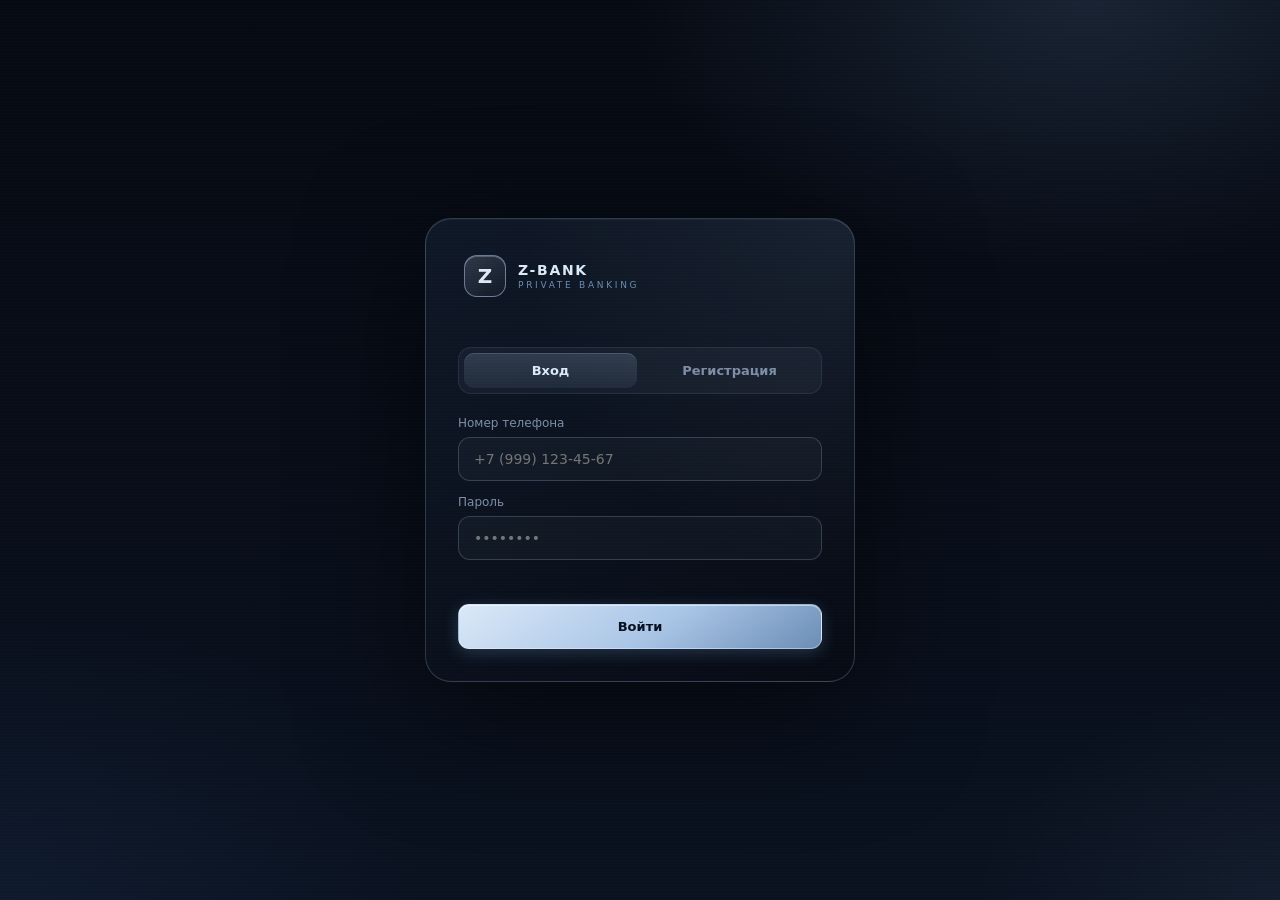
==== z-bank/index.html @ 4c5bb790 "Add files via upload" ====
<!DOCTYPE html>
<html lang="ru">
<head>
  <meta charset="UTF-8">
  <meta name="viewport" content="width=device-width, initial-scale=1.0">
  <title>Z-Bank — Private Banking</title>
  <link rel="stylesheet" href="style.css">
</head>
<body>
  <div class="noise"></div>

  <!-- ================= AUTH ================= -->
  <div class="auth" id="authScreen">
    <div class="auth-card">
      <div class="brand">
        <span class="brand-mark">Z</span>
        <div>
          <strong>Z-BANK</strong>
          <small>PRIVATE BANKING</small>
        </div>
      </div>

      <div class="auth-tabs">
        <button class="auth-tab active" data-auth="login">Вход</button>
        <button class="auth-tab" data-auth="register">Регистрация</button>
      </div>

      <form id="loginForm" class="auth-form active" novalidate>
        <label>Номер телефона
          <input type="tel" id="loginPhone" placeholder="+7 (999) 123-45-67" autocomplete="tel">
        </label>
        <label>Пароль
          <input type="password" id="loginPassword" placeholder="••••••••" autocomplete="current-password">
        </label>
        <p class="form-error" id="loginError"></p>
        <button type="submit" class="primary-btn full">Войти</button>
      </form>

      <form id="registerForm" class="auth-form" novalidate>
        <label>Имя
          <input type="text" id="regFirstName" placeholder="Иван" autocomplete="given-name">
        </label>
        <label>Фамилия
          <input type="text" id="regLastName" placeholder="Иванов" autocomplete="family-name">
        </label>
        <label>Номер телефона
          <input type="tel" id="regPhone" placeholder="+7 (999) 123-45-67" autocomplete="tel">
        </label>
        <label>Пароль
          <input type="password" id="regPassword" placeholder="Минимум 8 символов" autocomplete="new-password">
        </label>
        <p class="hint">Только кириллица, первая буква заглавная. Пароль: 8+ символов, буквы и цифры.</p>
        <p class="form-error" id="registerError"></p>
        <button type="submit" class="primary-btn full">Создать аккаунт</button>
      </form>
    </div>
  </div>

  <!-- ================= APP ================= -->
  <div class="app" id="appScreen" hidden>
    <aside class="sidebar" id="sidebar">
      <div>
        <a class="brand" href="#" data-page-target="dashboard">
          <span class="brand-mark">Z</span>
          <div>
            <strong>Z-BANK</strong>
            <small>PRIVATE</small>
          </div>
        </a>

        <nav class="nav">
          <button class="nav-item active" data-page="dashboard" data-title="Обзор"><span class="nav-icon">◈</span> Обзор</button>
          <button class="nav-item" data-page="cards" data-title="Мои карты"><span class="nav-icon">▭</span> Мои карты</button>
          <button class="nav-item" data-page="payments" data-title="Платежи"><span class="nav-icon">↗</span> Платежи</button>
          <button class="nav-item" data-page="deposits" data-title="Вклады"><span class="nav-icon">◉</span> Вклады</button>
          <button class="nav-item" data-page="crypto" data-title="Криптовалюта"><span class="nav-icon">₿</span> Криптовалюта</button>
          <button class="nav-item" data-page="tasks" data-title="Задания"><span class="nav-icon">★</span> Задания</button>
          <button class="nav-item" data-page="analytics" data-title="Аналитика"><span class="nav-icon">▥</span> Аналитика</button>
          <button class="nav-item" data-page="settings" data-title="Настройки"><span class="nav-icon">⚙</span> Настройки</button>
        </nav>
      </div>
      <div class="sidebar-bottom">
        <div class="user-mini">
          <div class="avatar" id="userAvatar">--</div>
          <div>
            <strong id="userName">—</strong>
            <small>Private client</small>
          </div>
        </div>
      </div>
    </aside>

    <main class="main">
      <header class="topbar">
        <button class="icon-btn mobile-menu" id="menuBtn" aria-label="Меню">☰</button>
        <div>
          <p class="eyebrow">Z-BANK PRIVATE</p>
          <h1 id="pageTitle">Обзор</h1>
        </div>
        <div class="topbar-actions">
          <div class="avatar" id="userAvatarTop">--</div>
        </div>
      </header>

      <!-- DASHBOARD -->
      <section class="page active" id="page-dashboard">
        <div class="hero-grid">
          <div class="balance-card">
            <div class="balance-head">
              <span>Общий баланс</span>
              <button class="ghost-btn" id="toggleBalance">Скрыть</button>
            </div>
            <div class="balance" id="balanceValue">0,00 ₽</div>
            <div class="balance-meta">
              <span class="trend up" id="balanceTrend">+0%</span>
              <span>за всё время</span>
            </div>
            <div class="card-visual">
              <div class="card-top"><span>Z-BANK</span><span>PRIVATE</span></div>
              <div class="card-chip"></div>
              <div class="card-bottom"><span>•••• ——</span><span id="cardHolder">—</span></div>
            </div>
          </div>
          <div class="quick-panel">
            <p class="panel-label">Быстрые действия</p>
            <button class="quick-action" data-action="transfer"><span class="quick-icon">↗</span><span><strong>Перевод</strong><small>По номеру или карте</small></span></button>
            <button class="quick-action" data-action="utilities"><span class="quick-icon">⌂</span><span><strong>ЖКХ</strong><small>Коммунальные услуги</small></span></button>
            <button class="quick-action" data-action="taxes"><span class="quick-icon">§</span><span><strong>Налоги</strong><small>Штрафы и сборы</small></span></button>
          </div>
        </div>

        <div class="section-head"><h2>Быстрый прогресс</h2><button class="link-btn" data-page-target="tasks">Все задания</button></div>
        <div class="progress-card" id="progressCard"></div>

        <div class="section-head"><h2>Последние операции</h2></div>
        <div class="transactions" id="recentTransactions"></div>
      </section>

      <!-- CARDS -->
      <section class="page" id="page-cards">
        <div class="section-head">
          <h2>Управление картами</h2>
          <button class="primary-btn" id="issueCardBtn">Выпустить карту</button>
        </div>
        <div class="pending-cards" id="pendingCards"></div>
        <div class="manage-grid" id="cardsGrid"></div>
      </section>

      <!-- PAYMENTS -->
      <section class="page" id="page-payments">
        <div class="section-head"><h2>Платежи и переводы</h2></div>
        <div class="payment-grid">
          <button class="payment-tile" data-action="transfer"><span>↗</span><strong>Перевод</strong><small>По номеру телефона</small></button>
          <button class="payment-tile" data-action="utilities"><span>⌂</span><strong>ЖКХ</strong><small>Коммунальные услуги</small></button>
          <button class="payment-tile" data-action="mobile"><span>☎</span><strong>Связь</strong><small>Мобильная связь</small></button>
          <button class="payment-tile" data-action="taxes"><span>§</span><strong>Налоги</strong><small>Штрафы и сборы</small></button>
          <button class="payment-tile" data-action="internet"><span>◍</span><strong>Интернет</strong><small>Провайдер</small></button>
        </div>
      </section>

      <!-- DEPOSITS -->
      <section class="page" id="page-deposits">
        <div class="section-head"><h2>Вклады</h2><button class="primary-btn" id="openDepositBtn">Открыть вклад</button></div>
        <div class="deposits-grid" id="depositsGrid"></div>
      </section>

      <!-- CRYPTO -->
      <section class="page" id="page-crypto">
        <div class="section-head"><h2>Криптовалюта</h2><span class="pill" id="cryptoPortfolio">Портфель: 0 ₽</span></div>
        <div class="crypto-grid" id="cryptoGrid"></div>
      </section>

      <!-- TASKS -->
      <section class="page" id="page-tasks">
        <div class="section-head"><h2>Задания за бонусы</h2><span class="pill" id="tasksCounter">0 / 0</span></div>
        <p class="lead-small">Выполняйте задания и получайте по 50 ₽ на счёт. Начисления автоматические.</p>
        <div class="tasks-list" id="tasksList"></div>
      </section>

      <!-- ANALYTICS -->
      <section class="page" id="page-analytics">
        <div class="section-head"><h2>Аналитика расходов</h2></div>
        <div class="analytics-card">
          <div class="analytics-head">
            <div>
              <p class="panel-label" id="analyticsMonth">—</p>
              <h3 id="analyticsTotal">Расходы: 0 ₽</h3>
            </div>
            <span class="pill" id="analyticsCount">0 операций</span>
          </div>
          <div class="bars" id="analyticsBars"></div>
          <p class="analytics-empty" id="analyticsEmpty" hidden>Пока нет расходов за этот месяц</p>
        </div>
      </section>

      <!-- SETTINGS -->
      <section class="page" id="page-settings">
        <div class="section-head"><h2>Настройки</h2><button class="ghost-btn" id="logoutBtn">Выйти</button></div>
        <div class="settings-card">
          <label class="setting-row"><span><strong>Скрывать баланс</strong><small>Повышенная приватность</small></span><input type="checkbox" class="switch" id="setHideBalance"></label>
          <label class="setting-row"><span><strong>Уведомления</strong><small>Всплывающие сообщения</small></span><input type="checkbox" class="switch" id="setNotifications" checked></label>
          <label class="setting-row"><span><strong>Сбросить все данные</strong><small>Удалить аккаунт и историю</small></span><button class="ghost-btn danger" id="resetBtn">Сбросить</button></label>
        </div>
      </section>
    </main>
  </div>

  <!-- MODAL -->
  <div class="modal" id="modal">
    <div class="modal-box">
      <button class="modal-close" data-close>×</button>
      <p class="eyebrow" id="modalEyebrow"></p>
      <h2 id="modalTitle"></h2>
      <div id="modalBody"></div>
    </div>
  </div>

  <div class="toast" id="toast"></div>

  <script src="script.js"></script>
</body>
</html>
---- z-bank/style.css ----
:root {
  --bg: #060a12;
  --panel: #0c1320;
  --line: rgba(180, 205, 230, 0.10);
  --line-strong: rgba(180, 205, 230, 0.22);
  --text: #e6eef8;
  --muted: #7d8ea6;

  /* Cold luxury palette */
  --ice: #a9c5e6;          /* платиново-голубой */
  --ice-2: #dbe9f8;        /* ледяной белый */
  --ice-3: #6b8db5;        /* глубокий ice */
  --steel: #9fb3c8;        /* серебро */
  --champagne: #d8cba0;    /* тонкий тёплый акцент (очень сдержанно) */

  --green: #5edda2;
  --red: #ff7a8a;
}

* { box-sizing: border-box; }
html, body { margin: 0; padding: 0; }
body {
  font-family: Inter, ui-sans-serif, system-ui, -apple-system, "Segoe UI", sans-serif;
  color: var(--text);
  background:
    radial-gradient(ellipse 60% 50% at 85% 0%, rgba(120, 165, 220, 0.16), transparent 60%),
    radial-gradient(ellipse 55% 55% at 0% 100%, rgba(60, 100, 160, 0.10), transparent 60%),
    radial-gradient(ellipse 40% 40% at 100% 100%, rgba(168, 200, 240, 0.06), transparent 60%),
    linear-gradient(180deg, #060a12 0%, #080d18 50%, #0a1220 100%);
  background-attachment: fixed;
  min-height: 100vh;
}
button, input, select { font: inherit; }
button { cursor: pointer; }
input, select {
  width: 100%; padding: 13px 15px;
  border: 1px solid var(--line-strong); border-radius: 12px;
  color: var(--text); background: rgba(180, 205, 230, 0.04);
  outline: none; font-size: 14px;
  transition: border-color 0.2s, background 0.2s;
}
input:focus, select:focus {
  border-color: rgba(169, 197, 230, 0.7);
  background: rgba(180, 205, 230, 0.06);
  box-shadow: 0 0 0 3px rgba(169, 197, 230, 0.08);
}
select { cursor: pointer; }
option { background: #0c1320; color: var(--text); }
[hidden] { display: none !important; }

.noise {
  position: fixed; inset: 0; pointer-events: none;
  opacity: 0.025; z-index: 100;
  background-image: repeating-linear-gradient(0deg, rgba(200, 220, 240, 0.6) 0, rgba(200, 220, 240, 0.6) 1px, transparent 1px, transparent 3px);
}

/* AUTH */
.auth { min-height: 100vh; display: grid; place-items: center; padding: 20px; }
.auth-card {
  width: min(430px, 100%); padding: 32px;
  border: 1px solid var(--line-strong); border-radius: 26px;
  background:
    radial-gradient(ellipse at 100% 0%, rgba(169, 197, 230, 0.08), transparent 55%),
    linear-gradient(145deg, #0f1827, #070b14);
  box-shadow:
    0 30px 120px rgba(0, 0, 0, 0.6),
    inset 0 1px 0 rgba(220, 235, 250, 0.06);
}
.auth-tabs {
  display: grid; grid-template-columns: 1fr 1fr; gap: 6px;
  margin: 26px 0 22px; padding: 5px;
  background: rgba(180, 205, 230, 0.05); border-radius: 13px;
  border: 1px solid var(--line);
}
.auth-tab { padding: 10px; border: 0; border-radius: 10px; background: transparent; color: var(--muted); font-weight: 600; font-size: 13px; transition: 0.2s; }
.auth-tab.active {
  color: var(--ice-2);
  background: linear-gradient(180deg, rgba(169, 197, 230, 0.18), rgba(169, 197, 230, 0.08));
  box-shadow: inset 0 1px 0 rgba(220, 235, 250, 0.15);
}
.auth-form { display: none; flex-direction: column; gap: 14px; }
.auth-form.active { display: flex; }
.auth-form label { display: grid; gap: 7px; font-size: 12px; color: var(--muted); }
.form-error { color: var(--red); font-size: 12px; margin: 0; min-height: 16px; }
.hint { color: var(--muted); font-size: 11px; margin: -4px 0 4px; line-height: 1.4; }

/* APP LAYOUT */
.app { display: grid; grid-template-columns: 260px 1fr; min-height: 100vh; }
.sidebar {
  position: sticky; top: 0; height: 100vh;
  padding: 24px 18px; display: flex; flex-direction: column; justify-content: space-between;
  border-right: 1px solid var(--line);
  background: linear-gradient(180deg, rgba(10, 16, 26, 0.85), rgba(6, 10, 18, 0.92));
  backdrop-filter: blur(24px); z-index: 40;
}
.brand { display: flex; align-items: center; gap: 12px; color: var(--text); text-decoration: none; padding: 4px 6px 24px; }
.brand-mark {
  width: 42px; height: 42px; display: grid; place-items: center;
  border: 1px solid rgba(169, 197, 230, 0.55); border-radius: 13px;
  color: var(--ice-2); font-weight: 800; font-size: 20px;
  background:
    linear-gradient(145deg, rgba(220, 235, 250, 0.16), rgba(169, 197, 230, 0.02));
  box-shadow: inset 0 1px 0 rgba(220, 235, 250, 0.25);
}
.brand strong { display: block; letter-spacing: 0.12em; font-size: 14px; color: var(--ice-2); }
.brand small { display: block; color: var(--ice-3); font-size: 9px; letter-spacing: 0.3em; margin-top: 2px; }
.nav { display: grid; gap: 4px; }
.nav-item {
  width: 100%; display: flex; align-items: center; gap: 11px;
  padding: 11px 13px; border: 1px solid transparent; border-radius: 12px;
  color: var(--muted); background: transparent; text-align: left; font-size: 13px;
  transition: 0.2s;
}
.nav-item:hover { color: var(--ice-2); background: rgba(169, 197, 230, 0.05); }
.nav-item.active {
  color: var(--ice-2);
  border-color: var(--line-strong);
  background: linear-gradient(90deg, rgba(169, 197, 230, 0.14), rgba(169, 197, 230, 0.02));
  box-shadow: inset 0 1px 0 rgba(220, 235, 250, 0.08);
}
.nav-icon { width: 20px; text-align: center; color: var(--ice); font-size: 14px; }
.user-mini {
  display: flex; align-items: center; gap: 10px;
  padding: 10px; border: 1px solid var(--line); border-radius: 14px;
  background: rgba(169, 197, 230, 0.03);
}
.user-mini strong { display: block; font-size: 13px; color: var(--ice-2); }
.user-mini small { color: var(--muted); font-size: 11px; }
.avatar {
  width: 36px; height: 36px; display: grid; place-items: center;
  border-radius: 50%; color: #0a1422;
  background: linear-gradient(145deg, var(--ice-2), var(--ice) 60%, var(--ice-3));
  font-weight: 800; font-size: 12px; flex: 0 0 auto;
  box-shadow: inset 0 1px 0 rgba(255, 255, 255, 0.35), 0 4px 14px rgba(120, 165, 220, 0.2);
}

.main { min-width: 0; padding: 26px 34px 48px; }
.topbar { display: flex; align-items: center; justify-content: space-between; gap: 20px; margin-bottom: 26px; }
.eyebrow {
  margin: 0 0 6px; color: var(--ice); font-size: 10px; letter-spacing: 0.3em; font-weight: 700;
}
.topbar h1 { margin: 0; font-size: clamp(24px, 3vw, 34px); font-weight: 600; letter-spacing: -0.03em; }
.topbar-actions { display: flex; align-items: center; gap: 10px; }
.icon-btn {
  width: 42px; height: 42px; display: grid; place-items: center;
  border: 1px solid var(--line-strong); border-radius: 12px;
  color: var(--text); background: rgba(169, 197, 230, 0.03); font-size: 16px;
}
.mobile-menu { display: none; }

.page { display: none; }
.page.active { display: block; animation: pageIn 0.3s ease both; }
@keyframes pageIn { from { opacity: 0; transform: translateY(8px); } to { opacity: 1; transform: translateY(0); } }

/* DASHBOARD */
.hero-grid { display: grid; grid-template-columns: minmax(0, 1.35fr) minmax(260px, 0.65fr); gap: 18px; margin-bottom: 24px; }
.balance-card {
  position: relative; overflow: hidden; min-height: 320px; padding: 26px;
  border: 1px solid var(--line-strong); border-radius: 26px;
  background:
    radial-gradient(ellipse 55% 70% at 90% 15%, rgba(169, 197, 230, 0.18), transparent 60%),
    radial-gradient(ellipse 40% 40% at 0% 100%, rgba(107, 141, 181, 0.10), transparent 60%),
    linear-gradient(135deg, #0f1a2b 0%, #080d18 55%, #101b2d 100%);
  box-shadow:
    0 24px 80px rgba(0, 0, 0, 0.45),
    inset 0 1px 0 rgba(220, 235, 250, 0.08);
}
.balance-card::after {
  content: ""; position: absolute;
  width: 320px; height: 320px; right: -120px; bottom: -180px;
  border-radius: 50%;
  border: 1px solid rgba(169, 197, 230, 0.15);
  box-shadow:
    0 0 120px rgba(169, 197, 230, 0.1) inset,
    0 0 80px rgba(169, 197, 230, 0.05);
}
.balance-head { display: flex; justify-content: space-between; align-items: center; color: var(--muted); font-size: 13px; }
.balance { margin-top: 16px; font-size: clamp(30px, 4.5vw, 50px); font-weight: 500; letter-spacing: -0.05em; color: var(--ice-2); }
.balance-meta { display: flex; align-items: center; gap: 9px; margin-top: 8px; color: var(--muted); font-size: 12px; }
.trend { display: inline-flex; padding: 4px 8px; border-radius: 7px; font-weight: 700; font-size: 11px; }
.trend.up { color: var(--green); background: rgba(94, 221, 162, 0.10); }
.trend.down { color: var(--red); background: rgba(255, 122, 138, 0.10); }

.card-visual {
  position: absolute; right: 28px; bottom: 28px;
  width: min(300px, 58%); aspect-ratio: 1.58; padding: 16px;
  display: flex; flex-direction: column; justify-content: space-between;
  border-radius: 18px; color: #0a1422;
  background:
    radial-gradient(circle at 20% 0%, rgba(255, 255, 255, 0.8), transparent 32%),
    radial-gradient(circle at 80% 100%, rgba(120, 165, 220, 0.4), transparent 45%),
    linear-gradient(135deg, #e8eef8 0%, #b8cde6 45%, #7d9cc0 100%);
  box-shadow:
    0 30px 60px rgba(0, 0, 0, 0.55),
    inset 0 1px 0 rgba(255, 255, 255, 0.6);
  transform: rotate(-4deg);
}
.card-top, .card-bottom { display: flex; justify-content: space-between; font-size: 10px; font-weight: 800; letter-spacing: 0.08em; }
.card-chip {
  width: 34px; height: 24px; border-radius: 6px;
  background: linear-gradient(135deg, rgba(255, 255, 255, 0.85), rgba(60, 100, 160, 0.35));
  box-shadow: inset 0 1px 0 rgba(255, 255, 255, 0.8);
}

.quick-panel {
  padding: 20px; border: 1px solid var(--line-strong); border-radius: 26px;
  background: rgba(169, 197, 230, 0.025);
}
.panel-label { margin: 0 0 12px; color: var(--muted); font-size: 11px; text-transform: uppercase; letter-spacing: 0.16em; }
.quick-action {
  width: 100%; display: flex; align-items: center; gap: 12px;
  padding: 14px; margin-bottom: 9px;
  border: 1px solid var(--line-strong); border-radius: 15px;
  color: var(--text); background: rgba(169, 197, 230, 0.02);
  text-align: left; transition: 0.2s;
}
.quick-action:hover {
  transform: translateY(-2px);
  border-color: rgba(169, 197, 230, 0.45);
  background: rgba(169, 197, 230, 0.06);
}
.quick-icon {
  width: 40px; height: 40px; display: grid; place-items: center; flex: 0 0 auto;
  border-radius: 12px; color: var(--ice-2);
  background: linear-gradient(145deg, rgba(169, 197, 230, 0.20), rgba(169, 197, 230, 0.05));
  font-size: 18px;
  box-shadow: inset 0 1px 0 rgba(220, 235, 250, 0.15);
}
.quick-action strong { display: block; font-size: 13px; }
.quick-action small { color: var(--muted); font-size: 11px; }

.section-head { display: flex; align-items: center; justify-content: space-between; gap: 16px; margin: 24px 0 12px; }
.section-head h2 { margin: 0; font-size: 17px; font-weight: 600; letter-spacing: -0.02em; }
.link-btn { border: 0; color: var(--ice); background: transparent; font-size: 12px; }
.pill {
  display: inline-flex; padding: 6px 12px; border-radius: 99px;
  background: rgba(169, 197, 230, 0.10); color: var(--ice-2);
  font-size: 12px; font-weight: 600;
  border: 1px solid var(--line-strong);
}
.lead-small { color: var(--muted); font-size: 13px; margin: 0 0 16px; }

.progress-card {
  display: flex; align-items: center; gap: 16px; padding: 18px;
  border: 1px solid var(--line-strong); border-radius: 20px;
  background: rgba(169, 197, 230, 0.025);
}
.progress-bar { flex: 1; height: 8px; border-radius: 99px; background: rgba(169, 197, 230, 0.08); overflow: hidden; }
.progress-bar i {
  display: block; height: 100%; border-radius: inherit;
  background: linear-gradient(90deg, var(--ice-3), var(--ice), var(--ice-2));
  transition: width 0.4s ease;
  box-shadow: 0 0 12px rgba(169, 197, 230, 0.4);
}
.progress-text { font-size: 13px; color: var(--muted); white-space: nowrap; }
.progress-text strong { color: var(--ice-2); }

.transactions {
  border: 1px solid var(--line-strong); border-radius: 20px; overflow: hidden;
  background: rgba(169, 197, 230, 0.02);
}
.transaction {
  display: grid; grid-template-columns: 40px minmax(140px, 1fr) auto auto;
  align-items: center; gap: 14px; padding: 14px 16px;
  border-bottom: 1px solid var(--line);
}
.transaction:last-child { border-bottom: 0; }
.transaction-icon {
  width: 38px; height: 38px; display: grid; place-items: center;
  border-radius: 11px; color: var(--muted);
  background: rgba(169, 197, 230, 0.06); font-size: 14px;
}
.transaction-icon.income { color: var(--green); background: rgba(94, 221, 162, 0.08); }
.transaction-info strong { display: block; font-size: 13px; }
.transaction-info span, .transaction-date { color: var(--muted); font-size: 11px; }
.transaction-amount { font-size: 13px; font-weight: 700; text-align: right; }
.transaction-amount.income { color: var(--green); }

/* CARDS PAGE */
.manage-grid { display: grid; grid-template-columns: repeat(auto-fill, minmax(280px, 1fr)); gap: 14px; }
.manage-card {
  padding: 22px; border: 1px solid var(--line-strong); border-radius: 22px;
  background: linear-gradient(145deg, rgba(169, 197, 230, 0.04), rgba(169, 197, 230, 0.01));
}
.manage-card h3 { margin: 0 0 6px; font-size: 22px; letter-spacing: 0.05em; color: var(--ice-2); }
.manage-card .meta { color: var(--muted); font-size: 12px; margin-bottom: 14px; }
.card-limit { margin: 16px 0 12px; }
.card-limit-labels { display: flex; justify-content: space-between; font-size: 11px; color: var(--muted); margin-bottom: 6px; }
.card-limit-bar { height: 6px; border-radius: 99px; background: rgba(169, 197, 230, 0.08); overflow: hidden; }
.card-limit-bar i {
  display: block; height: 100%;
  background: linear-gradient(90deg, var(--ice-3), var(--ice), var(--ice-2));
  border-radius: inherit;
  box-shadow: 0 0 8px rgba(169, 197, 230, 0.35);
}
.card-limit-bar.over i { background: var(--red); }
.manage-actions { display: flex; gap: 8px; margin-top: 14px; }

.pending-cards { margin-bottom: 16px; display: grid; gap: 10px; }
.pending-card {
  display: flex; align-items: center; gap: 14px; padding: 16px;
  border: 1px dashed rgba(169, 197, 230, 0.4); border-radius: 16px;
  background: rgba(169, 197, 230, 0.04);
}
.pending-card strong { display: block; font-size: 13px; }
.pending-card small { color: var(--muted); font-size: 11px; }
.countdown { margin-left: auto; font-family: monospace; color: var(--ice-2); font-size: 16px; font-weight: 700; }

/* PAYMENTS */
.payment-grid { display: grid; grid-template-columns: repeat(auto-fill, minmax(200px, 1fr)); gap: 12px; }
.payment-tile {
  min-height: 140px; padding: 20px;
  display: flex; flex-direction: column; align-items: flex-start; justify-content: flex-end; gap: 4px;
  border: 1px solid var(--line-strong); border-radius: 20px;
  color: var(--text); background: rgba(169, 197, 230, 0.025);
  text-align: left; transition: 0.2s;
}
.payment-tile:hover {
  transform: translateY(-3px);
  border-color: rgba(169, 197, 230, 0.5);
  background: rgba(169, 197, 230, 0.06);
}
.payment-tile span { margin-bottom: auto; color: var(--ice); font-size: 26px; }
.payment-tile strong { font-size: 14px; }
.payment-tile small { color: var(--muted); font-size: 11px; }

/* DEPOSITS */
.deposits-grid { display: grid; grid-template-columns: repeat(auto-fill, minmax(280px, 1fr)); gap: 14px; }
.deposit-card {
  padding: 22px; border: 1px solid var(--line-strong); border-radius: 22px;
  background:
    radial-gradient(ellipse at 100% 0%, rgba(169, 197, 230, 0.10), transparent 55%),
    linear-gradient(145deg, rgba(169, 197, 230, 0.04), rgba(169, 197, 230, 0.01));
}
.deposit-card h3 { margin: 0 0 4px; font-size: 22px; color: var(--ice-2); }
.deposit-card .rate { color: var(--ice); font-size: 13px; font-weight: 600; margin-bottom: 14px; }
.deposit-card .row {
  display: flex; justify-content: space-between;
  padding: 8px 0; border-top: 1px solid var(--line); font-size: 12px;
}
.deposit-card .row span:first-child { color: var(--muted); }
.deposit-card button { width: 100%; margin-top: 14px; }

/* CRYPTO */
.crypto-grid { display: grid; grid-template-columns: repeat(auto-fill, minmax(260px, 1fr)); gap: 12px; }
.crypto-card {
  padding: 20px; border: 1px solid var(--line-strong); border-radius: 20px;
  background: rgba(169, 197, 230, 0.025);
}
.crypto-card-header { display: flex; justify-content: space-between; align-items: flex-start; margin-bottom: 14px; }
.crypto-symbol {
  width: 42px; height: 42px; display: grid; place-items: center;
  border-radius: 50%; color: #0a1422; font-weight: 800; font-size: 16px;
  background: linear-gradient(145deg, var(--ice-2), var(--ice) 55%, var(--ice-3));
  box-shadow: inset 0 1px 0 rgba(255, 255, 255, 0.4), 0 4px 14px rgba(120, 165, 220, 0.25);
}
.crypto-price { font-size: 20px; font-weight: 600; letter-spacing: -0.02em; margin: 4px 0; color: var(--ice-2); }
.crypto-change { font-size: 11px; font-weight: 700; }
.crypto-holding { font-size: 11px; color: var(--muted); margin-top: 4px; }
.crypto-actions { display: grid; grid-template-columns: 1fr 1fr; gap: 8px; margin-top: 14px; }

/* TASKS */
.tasks-list { display: grid; gap: 10px; }
.task-item {
  display: flex; align-items: center; gap: 14px;
  padding: 16px; border: 1px solid var(--line-strong); border-radius: 16px;
  background: rgba(169, 197, 230, 0.02);
}
.task-item.done { border-color: rgba(94, 221, 162, 0.3); background: rgba(94, 221, 162, 0.04); }
.task-icon {
  width: 38px; height: 38px; display: grid; place-items: center;
  border-radius: 11px; font-weight: 800; flex: 0 0 auto;
  background: linear-gradient(145deg, rgba(169, 197, 230, 0.18), rgba(169, 197, 230, 0.04));
  color: var(--ice-2);
}
.task-item.done .task-icon { background: rgba(94, 221, 162, 0.15); color: var(--green); }
.task-info { flex: 1; }
.task-info strong { display: block; font-size: 13px; }
.task-info small { color: var(--muted); font-size: 11px; }
.task-reward { color: var(--green); font-weight: 700; font-size: 13px; }

/* ANALYTICS */
.analytics-card {
  padding: 24px; border: 1px solid var(--line-strong); border-radius: 22px;
  background: rgba(169, 197, 230, 0.025);
}
.analytics-head { display: flex; align-items: flex-start; justify-content: space-between; gap: 16px; margin-bottom: 22px; }
.analytics-head h3 { margin: 0; font-size: 22px; color: var(--ice-2); }
.bars { display: grid; gap: 14px; }
.bar-row { display: grid; grid-template-columns: 110px 1fr 90px; align-items: center; gap: 12px; font-size: 12px; }
.bar-row > span { color: var(--muted); }
.bar-row > div { height: 9px; overflow: hidden; border-radius: 99px; background: rgba(169, 197, 230, 0.08); }
.bar-row i {
  display: block; height: 100%; border-radius: inherit;
  background: linear-gradient(90deg, var(--ice-3), var(--ice), var(--ice-2));
  transition: width 0.4s;
  box-shadow: 0 0 10px rgba(169, 197, 230, 0.35);
}
.bar-row strong { text-align: right; }
.analytics-empty { color: var(--muted); text-align: center; padding: 20px 0 0; font-size: 13px; margin: 0; }

/* SETTINGS */
.settings-card {
  border: 1px solid var(--line-strong); border-radius: 22px;
  background: rgba(169, 197, 230, 0.02); overflow: hidden;
}
.setting-row {
  display: flex; align-items: center; justify-content: space-between; gap: 20px;
  padding: 18px 22px; border-bottom: 1px solid var(--line);
}
.setting-row:last-child { border-bottom: 0; }
.setting-row strong { display: block; font-size: 14px; }
.setting-row small { color: var(--muted); font-size: 12px; }
.switch {
  appearance: none; width: 44px; height: 25px; flex: 0 0 auto;
  border-radius: 99px; background: rgba(169, 197, 230, 0.12);
  position: relative; transition: 0.2s; cursor: pointer;
  border: 1px solid var(--line-strong);
}
.switch::after {
  content: ""; position: absolute;
  width: 19px; height: 19px; left: 3px; top: 2px;
  border-radius: 50%; background: #e6eef8; transition: 0.2s;
  box-shadow: 0 2px 6px rgba(0, 0, 0, 0.3);
}
.switch:checked {
  background: linear-gradient(90deg, var(--ice-3), var(--ice));
  border-color: rgba(169, 197, 230, 0.5);
}
.switch:checked::after { transform: translateX(19px); }

/* BUTTONS */
.primary-btn, .ghost-btn, .freeze-btn, .sell-btn, .buy-btn {
  padding: 10px 16px; border-radius: 11px; font-size: 12px; font-weight: 700;
  border: 1px solid transparent; transition: 0.2s;
}
.primary-btn {
  color: #081020;
  border-color: rgba(220, 235, 250, 0.4);
  background: linear-gradient(145deg, var(--ice-2) 0%, var(--ice) 55%, var(--ice-3) 100%);
  box-shadow:
    inset 0 1px 0 rgba(255, 255, 255, 0.5),
    0 4px 16px rgba(120, 165, 220, 0.25);
}
.primary-btn:hover {
  filter: brightness(1.08);
  box-shadow:
    inset 0 1px 0 rgba(255, 255, 255, 0.6),
    0 6px 22px rgba(120, 165, 220, 0.35);
}
.primary-btn.full { width: 100%; padding: 14px; font-size: 13px; }
.ghost-btn {
  color: var(--ice-2); border-color: var(--line-strong);
  background: rgba(169, 197, 230, 0.04);
}
.ghost-btn:hover {
  border-color: rgba(169, 197, 230, 0.55);
  background: rgba(169, 197, 230, 0.08);
}
.ghost-btn.danger { color: var(--red); border-color: rgba(255, 122, 138, 0.35); background: rgba(255, 122, 138, 0.06); }
.freeze-btn { color: var(--text); border-color: var(--line-strong); background: rgba(169, 197, 230, 0.03); }
.freeze-btn.active { color: var(--red); border-color: rgba(255, 122, 138, 0.35); background: rgba(255, 122, 138, 0.08); }
.buy-btn {
  color: #081020; border-color: rgba(94, 221, 162, 0.4);
  background: linear-gradient(145deg, #7deab3, var(--green));
  box-shadow: inset 0 1px 0 rgba(255, 255, 255, 0.35);
}
.sell-btn { color: var(--red); border-color: rgba(255, 122, 138, 0.35); background: rgba(255, 122, 138, 0.08); }
.link-btn { border: 0; background: none; color: var(--ice); font-size: 12px; padding: 0; }

/* MODAL */
.modal {
  position: fixed; inset: 0; z-index: 90;
  display: grid; place-items: center; padding: 20px;
  background: rgba(4, 8, 16, 0.78); backdrop-filter: blur(12px);
  opacity: 0; visibility: hidden; transition: 0.2s;
}
.modal.open { opacity: 1; visibility: visible; }
.modal-box {
  position: relative; width: min(440px, 100%); padding: 28px;
  border: 1px solid var(--line-strong); border-radius: 24px;
  background:
    radial-gradient(ellipse at 100% 0%, rgba(169, 197, 230, 0.10), transparent 55%),
    linear-gradient(145deg, #0f1827, #080d18);
  box-shadow:
    0 30px 120px rgba(0, 0, 0, 0.7),
    inset 0 1px 0 rgba(220, 235, 250, 0.08);
  transform: translateY(10px) scale(0.98); transition: 0.2s;
}
.modal.open .modal-box { transform: none; }
.modal-box h2 { margin: 0 0 20px; font-size: 22px; letter-spacing: -0.03em; }
.modal-close {
  position: absolute; top: 14px; right: 14px;
  width: 32px; height: 32px;
  border: 1px solid var(--line-strong); border-radius: 9px;
  color: var(--text); background: rgba(169, 197, 230, 0.05); font-size: 18px;
}
.modal-box form { display: grid; gap: 14px; }
.modal-box label { display: grid; gap: 7px; color: var(--muted); font-size: 12px; }
.modal-note { color: var(--muted); font-size: 12px; margin: 0; }
.modal-error { color: var(--red); font-size: 12px; margin: 0; min-height: 16px; }

/* TOAST */
.toast {
  position: fixed; left: 50%; bottom: 24px; z-index: 120;
  max-width: calc(100% - 32px); padding: 13px 18px;
  border: 1px solid var(--line-strong); border-radius: 13px;
  color: var(--text); background: #0f1827;
  box-shadow:
    0 18px 60px rgba(0, 0, 0, 0.6),
    inset 0 1px 0 rgba(220, 235, 250, 0.08);
  transform: translate(-50%, 20px); opacity: 0; pointer-events: none;
  transition: 0.25s; font-size: 13px;
}
.toast.show { opacity: 1; transform: translate(-50%, 0); }
.toast.success { border-color: rgba(94, 221, 162, 0.45); box-shadow: 0 18px 60px rgba(94, 221, 162, 0.15); }
.toast.error { border-color: rgba(255, 122, 138, 0.55); box-shadow: 0 18px 60px rgba(255, 122, 138, 0.15); }

/* RESPONSIVE */
@media (max-width: 1000px) {
  .hero-grid { grid-template-columns: 1fr; }
  .card-visual { width: min(280px, 52%); }
}
@media (max-width: 900px) {
  .app { grid-template-columns: 1fr; }
  .sidebar { position: fixed; left: 0; top: 0; width: 270px; transform: translateX(-100%); transition: transform 0.25s; }
  .sidebar.open { transform: translateX(0); }
  .main { padding: 20px 16px 40px; }
  .mobile-menu { display: grid; }
  .topbar-actions .avatar { display: none; }
  .transaction { grid-template-columns: 40px 1fr auto; }
  .transaction-date { display: none; }
}
@media (max-width: 560px) {
  .balance-card { min-height: 360px; padding: 20px; }
  .card-visual { left: 20px; right: 20px; bottom: 20px; width: auto; transform: rotate(-2deg); }
  .balance { font-size: 32px; }
  .bar-row { grid-template-columns: 80px 1fr; }
  .bar-row strong { display: none; }
}
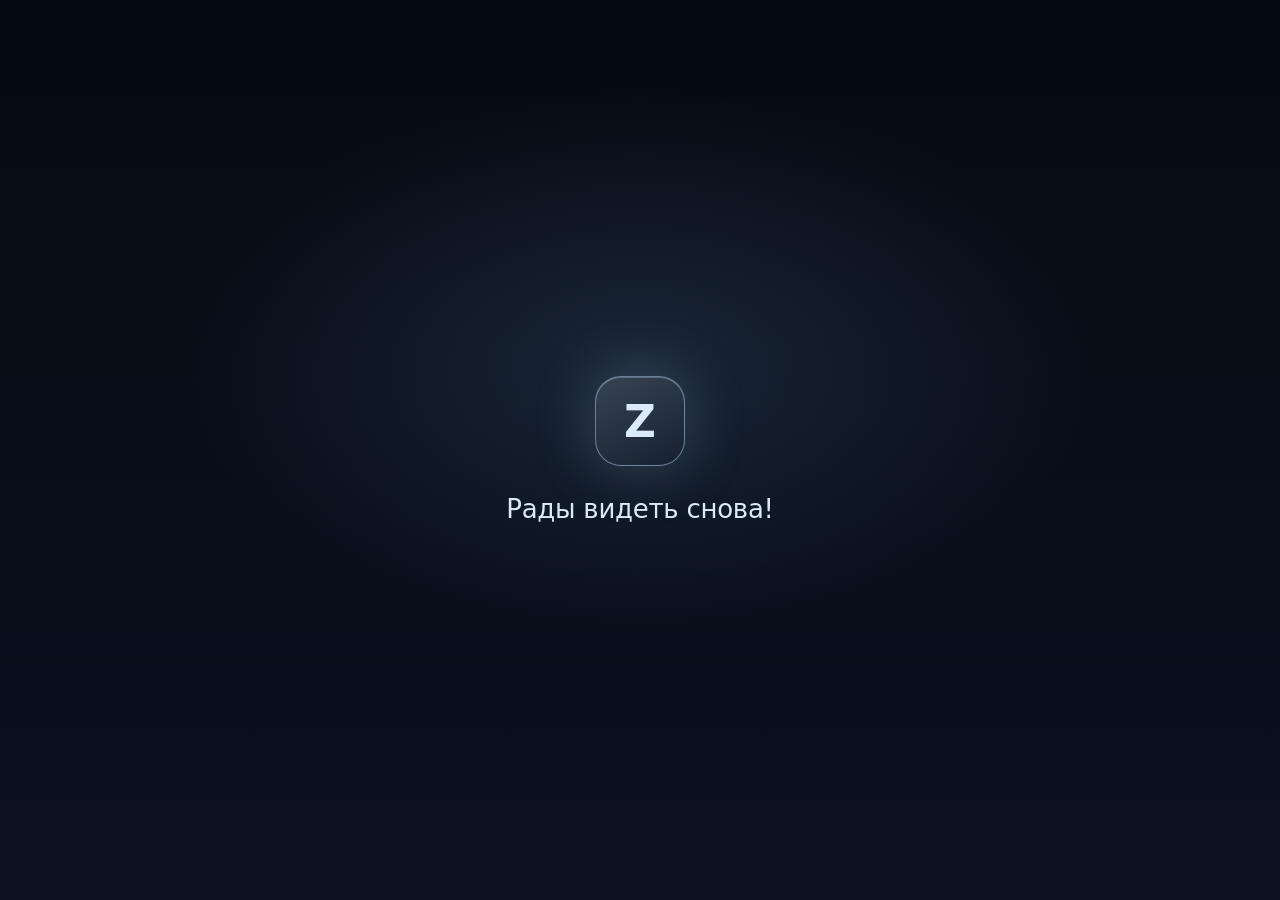
==== commit 48260716: "Add files via upload" ====
--- a/z-bank/index.html
+++ b/z-bank/index.html
@@ -7,9 +7,17 @@
   <link rel="stylesheet" href="style.css">
 </head>
 <body>
+  <!-- SPLASH -->
+  <div class="splash" id="splash">
+    <div class="splash-inner">
+      <div class="splash-mark">Z</div>
+      <p class="splash-text">Рады видеть снова!</p>
+    </div>
+  </div>
+
   <div class="noise"></div>
 
-  <!-- ================= AUTH ================= -->
+  <!-- AUTH -->
   <div class="auth" id="authScreen">
     <div class="auth-card">
       <div class="brand">
@@ -56,7 +64,7 @@
     </div>
   </div>
 
-  <!-- ================= APP ================= -->
+  <!-- APP -->
   <div class="app" id="appScreen" hidden>
     <aside class="sidebar" id="sidebar">
       <div>
@@ -102,7 +110,6 @@
         </div>
       </header>
 
-      <!-- DASHBOARD -->
       <section class="page active" id="page-dashboard">
         <div class="hero-grid">
           <div class="balance-card">
@@ -136,7 +143,6 @@
         <div class="transactions" id="recentTransactions"></div>
       </section>
 
-      <!-- CARDS -->
       <section class="page" id="page-cards">
         <div class="section-head">
           <h2>Управление картами</h2>
@@ -146,7 +152,6 @@
         <div class="manage-grid" id="cardsGrid"></div>
       </section>
 
-      <!-- PAYMENTS -->
       <section class="page" id="page-payments">
         <div class="section-head"><h2>Платежи и переводы</h2></div>
         <div class="payment-grid">
@@ -158,26 +163,22 @@
         </div>
       </section>
 
-      <!-- DEPOSITS -->
       <section class="page" id="page-deposits">
         <div class="section-head"><h2>Вклады</h2><button class="primary-btn" id="openDepositBtn">Открыть вклад</button></div>
         <div class="deposits-grid" id="depositsGrid"></div>
       </section>
 
-      <!-- CRYPTO -->
       <section class="page" id="page-crypto">
         <div class="section-head"><h2>Криптовалюта</h2><span class="pill" id="cryptoPortfolio">Портфель: 0 ₽</span></div>
         <div class="crypto-grid" id="cryptoGrid"></div>
       </section>
 
-      <!-- TASKS -->
       <section class="page" id="page-tasks">
         <div class="section-head"><h2>Задания за бонусы</h2><span class="pill" id="tasksCounter">0 / 0</span></div>
         <p class="lead-small">Выполняйте задания и получайте по 50 ₽ на счёт. Начисления автоматические.</p>
         <div class="tasks-list" id="tasksList"></div>
       </section>
 
-      <!-- ANALYTICS -->
       <section class="page" id="page-analytics">
         <div class="section-head"><h2>Аналитика расходов</h2></div>
         <div class="analytics-card">
@@ -193,7 +194,6 @@
         </div>
       </section>
 
-      <!-- SETTINGS -->
       <section class="page" id="page-settings">
         <div class="section-head"><h2>Настройки</h2><button class="ghost-btn" id="logoutBtn">Выйти</button></div>
         <div class="settings-card">
@@ -205,7 +205,6 @@
     </main>
   </div>
 
-  <!-- MODAL -->
   <div class="modal" id="modal">
     <div class="modal-box">
       <button class="modal-close" data-close>×</button>
--- a/z-bank/style.css
+++ b/z-bank/style.css
@@ -537,4 +537,71 @@
   .balance { font-size: 32px; }
   .bar-row { grid-template-columns: 80px 1fr; }
   .bar-row strong { display: none; }
+}
+/* ==================== SPLASH ==================== */
+.splash {
+  position: fixed;
+  inset: 0;
+  z-index: 9999;
+  display: grid;
+  place-items: center;
+  background:
+    radial-gradient(ellipse 60% 50% at 50% 40%, rgba(120, 165, 220, 0.16), transparent 60%),
+    linear-gradient(180deg, #060a12 0%, #0a1220 100%);
+  transition: opacity 0.6s ease, visibility 0.6s ease;
+}
+.splash.hide {
+  opacity: 0;
+  visibility: hidden;
+  pointer-events: none;
+}
+.splash-inner {
+  text-align: center;
+  padding: 0 24px;
+}
+.splash-mark {
+  width: 90px;
+  height: 90px;
+  margin: 0 auto 28px;
+  display: grid;
+  place-items: center;
+  border: 1px solid rgba(169, 197, 230, 0.55);
+  border-radius: 26px;
+  font-weight: 800;
+  font-size: 44px;
+  color: var(--ice-2);
+  background: linear-gradient(145deg, rgba(220, 235, 250, 0.16), rgba(169, 197, 230, 0.02));
+  box-shadow:
+    0 0 60px rgba(169, 197, 230, 0.25),
+    inset 0 1px 0 rgba(220, 235, 250, 0.25);
+  animation: splashPulse 1.8s ease-in-out infinite, splashIn 0.7s ease both;
+}
+.splash-text {
+  font-size: clamp(20px, 3vw, 26px);
+  font-weight: 500;
+  letter-spacing: -0.01em;
+  color: var(--ice-2);
+  margin: 0;
+  opacity: 0;
+  transform: translateY(10px);
+  animation: splashText 1.2s cubic-bezier(0.2, 0.7, 0.2, 1) 0.35s forwards;
+}
+@keyframes splashPulse {
+  0%, 100% {
+    box-shadow:
+      0 0 60px rgba(169, 197, 230, 0.25),
+      inset 0 1px 0 rgba(220, 235, 250, 0.25);
+  }
+  50% {
+    box-shadow:
+      0 0 110px rgba(169, 197, 230, 0.5),
+      inset 0 1px 0 rgba(220, 235, 250, 0.35);
+  }
+}
+@keyframes splashIn {
+  from { opacity: 0; transform: scale(0.85); }
+  to   { opacity: 1; transform: scale(1); }
+}
+@keyframes splashText {
+  to { opacity: 1; transform: translateY(0); }
 }
